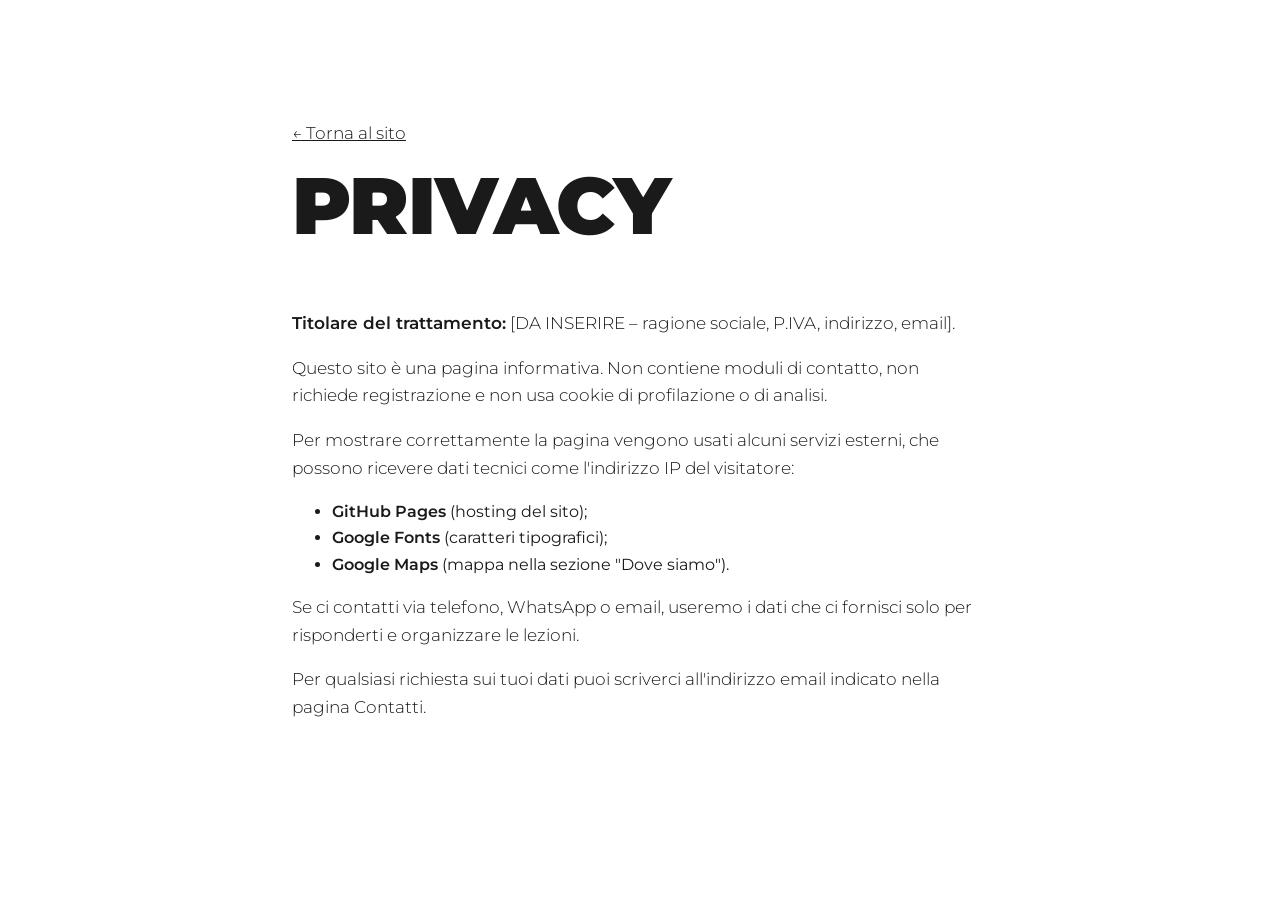
==== privacy.html @ 7ceefe0e "Prima versione del sito one-page LOFT Hero, metodo, cosa facciamo, trainer, come funziona, dove siam" ====
<!DOCTYPE html>
<html lang="it">
<head>
  <meta charset="utf-8">
  <meta name="viewport" content="width=device-width, initial-scale=1">
  <title>Privacy – LOFT</title>
  <meta name="robots" content="noindex">
  <link rel="icon" type="image/png" sizes="32x32" href="assets/logo/favicon-32.png">
  <link rel="preconnect" href="https://fonts.googleapis.com">
  <link rel="preconnect" href="https://fonts.gstatic.com" crossorigin>
  <link href="https://fonts.googleapis.com/css2?family=Montserrat:wght@300;400;600;800;900&display=swap" rel="stylesheet">
  <link rel="stylesheet" href="css/style.css">
</head>
<body class="section-light">
  <!--
    BOZZA MINIMA – DA FAR VERIFICARE prima della pubblicazione definitiva.
    Il sito non raccoglie dati tramite moduli, ma usa servizi esterni
    (Google Fonts, Google Maps, GitHub Pages) che possono registrare l'IP del visitatore.
  -->
  <main class="section">
    <div class="container prose" style="max-width: 760px;">
      <p><a class="link-dark" href="index.html">← Torna al sito</a></p>
      <h1 class="section-title">Privacy</h1>
      <p><strong>Titolare del trattamento:</strong> [DA INSERIRE – ragione sociale, P.IVA, indirizzo, email].</p>
      <p>Questo sito è una pagina informativa. Non contiene moduli di contatto, non richiede registrazione e non usa cookie di profilazione o di analisi.</p>
      <p>Per mostrare correttamente la pagina vengono usati alcuni servizi esterni, che possono ricevere dati tecnici come l'indirizzo IP del visitatore:</p>
      <ul>
        <li><strong>GitHub Pages</strong> (hosting del sito);</li>
        <li><strong>Google Fonts</strong> (caratteri tipografici);</li>
        <li><strong>Google Maps</strong> (mappa nella sezione "Dove siamo").</li>
      </ul>
      <p>Se ci contatti via telefono, WhatsApp o email, useremo i dati che ci fornisci solo per risponderti e organizzare le lezioni.</p>
      <p>Per qualsiasi richiesta sui tuoi dati puoi scriverci all'indirizzo email indicato nella pagina Contatti.</p>
    </div>
  </main>
</body>
</html>
---- css/style.css ----
/* =========================================================
   LOFT – foglio di stile
   Approccio "mobile-first": le regole base sono per il telefono,
   le @media (min-width: ...) in fondo aggiungono il layout per schermi grandi.
   ========================================================= */

/* ---------- 1. VARIABILI (colori, font, misure) ---------- */
:root {
  --nero: #1A1A1A;        /* nero del logo */
  --antracite: #36373A;   /* grigio antracite, card e blocchi scuri */
  --grigio: #8A8B8E;      /* grigio medio per testi secondari su scuro */
  --grigio-chiaro: #EDEDED;
  --bianco: #FFFFFF;

  --font: "Montserrat", system-ui, -apple-system, "Segoe UI", sans-serif;

  --gutter: 20px;          /* margine laterale su telefono */
  --max: 1180px;           /* larghezza massima del contenuto */
  --taglio: 6vw;           /* altezza del taglio diagonale tra le sezioni */
  --header-h: 64px;
}

/* ---------- 2. BASE ---------- */
*, *::before, *::after { box-sizing: border-box; }

html {
  scroll-behavior: smooth;                  /* scroll fluido verso le sezioni */
  scroll-padding-top: var(--header-h);      /* il menu fisso non copre i titoli */
}

body {
  margin: 0;
  font-family: var(--font);
  font-weight: 400;
  font-size: 1rem;
  line-height: 1.65;
  color: var(--bianco);
  background: var(--nero);
  -webkit-font-smoothing: antialiased;
}

img { max-width: 100%; display: block; }
a { color: inherit; }
h1, h2, h3 { margin: 0; line-height: 1.02; }
p { margin: 0 0 1em; }

.container {
  width: 100%;
  max-width: var(--max);
  margin: 0 auto;
  padding: 0 var(--gutter);
}

/* Contorno ben visibile per chi naviga con la tastiera */
:focus-visible { outline: 3px solid currentColor; outline-offset: 3px; }

.skip-link {
  position: absolute; left: -9999px; top: 0;
  background: var(--bianco); color: var(--nero);
  padding: 10px 16px; z-index: 100; font-weight: 600;
}
.skip-link:focus { left: 10px; top: 10px; }

/* ---------- 3. TIPOGRAFIA RICORRENTE ---------- */

/* Occhiello: piccolo, maiuscolo, spaziato come la tagline del logo */
.eyebrow {
  font-size: 0.75rem;
  font-weight: 600;
  letter-spacing: 0.25em;
  text-transform: uppercase;
  margin-bottom: 1.2em;
  display: flex; align-items: center; gap: 12px;
}
.eyebrow::before {             /* trattino obliquo, richiama il taglio della F */
  content: "";
  width: 28px; height: 3px;
  background: currentColor;
  transform: skewX(-40deg);
}

.section-title {
  font-size: clamp(2.2rem, 9vw, 5rem);
  font-weight: 900;
  text-transform: uppercase;
  letter-spacing: -0.01em;
  margin-bottom: 0.8em;
}

.prose p, .info p { font-weight: 300; font-size: 1.05rem; }
strong { font-weight: 600; }

.placeholder { opacity: 0.6; font-style: italic; }

/* ---------- 4. BOTTONI E LINK ---------- */
.btn {
  display: inline-block;
  padding: 16px 28px;
  font-weight: 800;
  font-size: 0.85rem;
  letter-spacing: 0.12em;
  text-transform: uppercase;
  text-decoration: none;
  text-align: center;
  border: 2px solid transparent;
  /* angolo in basso a destra tagliato in diagonale */
  clip-path: polygon(0 0, 100% 0, 100% calc(100% - 14px), calc(100% - 14px) 100%, 0 100%);
  transition: background-color .2s, color .2s;
}
.btn-light { background: var(--bianco); color: var(--nero); }
.btn-light:hover, .btn-light:focus-visible { background: var(--grigio-chiaro); }
.btn-outline { border-color: var(--bianco); color: var(--bianco); }
.btn-outline:hover, .btn-outline:focus-visible { background: var(--bianco); color: var(--nero); }
.btn:focus-visible { outline: none; text-decoration: underline; text-underline-offset: 4px; }

.link-arrow {
  font-weight: 600;
  font-size: 0.85rem;
  letter-spacing: 0.12em;
  text-transform: uppercase;
  text-decoration: none;
  border-bottom: 2px solid currentColor;
  padding-bottom: 2px;
}
.link-arrow::after { content: " →"; }

/* ---------- 5. HEADER E MENU ---------- */
.site-header {
  position: fixed; inset: 0 0 auto 0;
  z-index: 50;
  height: var(--header-h);
  transition: background-color .25s;
}
.site-header.scrolled, body.menu-aperto .site-header { background: var(--nero); }

.header-inner {
  height: 100%;
  display: flex; align-items: center; justify-content: space-between;
}
.header-logo img { height: 38px; width: auto; }

/* Hamburger: tre lineette che diventano una X */
.nav-toggle {
  width: 44px; height: 44px;
  background: none; border: 0; padding: 10px;
  color: var(--bianco); cursor: pointer;
  display: flex; flex-direction: column; justify-content: center; gap: 6px;
  z-index: 60;
}
.nav-toggle span {
  display: block; height: 2px; background: currentColor;
  transition: transform .25s, opacity .25s;
}
body.menu-aperto .nav-toggle span:nth-child(1) { transform: translateY(8px) rotate(45deg); }
body.menu-aperto .nav-toggle span:nth-child(2) { opacity: 0; }
body.menu-aperto .nav-toggle span:nth-child(3) { transform: translateY(-8px) rotate(-45deg); }

/* Su telefono il menu è un pannello a tutto schermo */
.nav {
  position: fixed; inset: var(--header-h) 0 0 0;
  background: var(--nero);
  display: flex; flex-direction: column; gap: 4px;
  padding: 32px var(--gutter);
  visibility: hidden; opacity: 0;
  transition: opacity .25s, visibility .25s;
}
body.menu-aperto .nav { visibility: visible; opacity: 1; }
body.menu-aperto { overflow: hidden; }   /* blocca lo scroll sotto il menu */

.nav a {
  font-size: 1.6rem; font-weight: 800; text-transform: uppercase;
  text-decoration: none; padding: 8px 0;
}
.nav .nav-cta { margin-top: 24px; font-size: 0.85rem; padding: 16px 28px; }

/* ---------- 6. HERO ---------- */
.hero {
  position: relative;
  min-height: 100svh;            /* altezza dello schermo del telefono */
  display: flex; align-items: center;
  padding: calc(var(--header-h) + 40px) 0 calc(var(--taglio) + 64px);
  overflow: hidden;
  background:
    /* leggere righe diagonali, effetto "industriale" */
    repeating-linear-gradient(-50deg, transparent 0 22px, rgba(255,255,255,.025) 22px 23px),
    var(--nero);
}
.hero-inner { position: relative; z-index: 1; }

.hero-title {
  font-size: clamp(2.2rem, 10.5vw, 7.5rem);
  font-weight: 900;
  text-transform: uppercase;
  letter-spacing: -0.02em;
  margin-bottom: 0.45em;
}
/* Seconda riga del titolo in grigio, per dare ritmo */
.outline { color: var(--grigio); }

.hero-lead {
  max-width: 34ch;
  font-size: 1.1rem; font-weight: 300;
  color: #D6D6D6;
  margin-bottom: 2em;
}
.hero-actions {
  display: flex; flex-direction: column; align-items: flex-start; gap: 24px;
}

.hero-watermark {
  position: absolute;
  right: -12%; bottom: 8%;
  width: 95%; max-width: 900px; height: auto;
  opacity: 0.05;
  pointer-events: none;
}

/* ---------- 7. SEZIONI E TAGLIO DIAGONALE ---------- */
.section {
  position: relative;
  padding: 72px 0 88px;
}
.section-light { background: var(--bianco); color: var(--nero); }
.section-dark  { background: var(--nero);   color: var(--bianco); }

/* Ogni sezione "sale" sopra la precedente con un bordo obliquo */
.cut-top {
  margin-top: calc(var(--taglio) * -1);
  padding-top: calc(var(--taglio) + 64px);
  clip-path: polygon(0 var(--taglio), 100% 0, 100% 100%, 0 100%);
}

/* Due colonne su desktop, una sopra l'altra su telefono */
.split { display: grid; gap: 48px; }

/* ---------- 8. IL METODO: numeri ---------- */
.facts {
  list-style: none; margin: 0; padding: 0;
  display: grid; gap: 0;
}
.facts li {
  display: flex; align-items: baseline; gap: 20px;
  padding: 20px 0;
  border-top: 2px solid var(--nero);
}
.facts li:last-child { border-bottom: 2px solid var(--nero); }
.fact-num {
  font-size: 3.2rem; font-weight: 900; line-height: 1;
  min-width: 2.6ch;
}
.fact-label {
  font-size: 0.8rem; font-weight: 600;
  letter-spacing: 0.18em; text-transform: uppercase;
}

/* ---------- 9. COSA FACCIAMO: card ---------- */
.cards { display: grid; gap: 16px; }
.card {
  background: var(--antracite);
  padding: 32px 28px 36px;
  clip-path: polygon(0 0, 100% 0, 100% calc(100% - 28px), calc(100% - 28px) 100%, 0 100%);
}
.card-num {
  display: block;
  font-size: 0.8rem; font-weight: 600; letter-spacing: 0.25em;
  color: var(--grigio);
  margin-bottom: 40px;
}
.card h3 {
  font-size: 1.5rem; font-weight: 900; text-transform: uppercase;
  margin-bottom: 12px;
}
.card p { font-weight: 300; color: #D6D6D6; margin: 0; }

/* ---------- 10. TRAINER ---------- */
.trainers { display: grid; gap: 40px; }
.trainer-photo {
  width: 100%;
  aspect-ratio: 4 / 5;
  object-fit: cover;
  /* foto in bianco e nero ad alto contrasto */
  filter: grayscale(1) contrast(1.15);
}
.trainer-photo-placeholder {
  background:
    repeating-linear-gradient(-50deg, transparent 0 22px, rgba(255,255,255,.04) 22px 23px),
    var(--antracite);
  color: rgba(255,255,255,.18);
  display: flex; align-items: center; justify-content: center;
  font-size: 7rem; font-weight: 900; letter-spacing: -0.04em;
}
.trainer-body {
  padding-top: 20px;
  border-top: 6px solid var(--nero);
  margin-top: 0;
}
.trainer h3 {
  font-size: 1.9rem; font-weight: 900; text-transform: uppercase;
  margin-bottom: 14px;
}
.tags {
  list-style: none; margin: 0; padding: 0;
  display: flex; flex-wrap: wrap; gap: 8px;
}
.tags li {
  font-size: 0.72rem; font-weight: 600;
  letter-spacing: 0.15em; text-transform: uppercase;
  border: 1.5px solid var(--nero);
  padding: 6px 10px;
}

/* ---------- 11. COME FUNZIONA ---------- */
.steps {
  list-style: none; margin: 0; padding: 0;
  display: grid; gap: 40px;
  counter-reset: none;
}
.step { border-top: 2px solid var(--antracite); padding-top: 24px; }
.step-num {
  display: block;
  font-size: 4.5rem; font-weight: 900; line-height: 1;
  color: var(--antracite);
  margin-bottom: 16px;
}
.step h3 {
  font-size: 1.35rem; font-weight: 900; text-transform: uppercase;
  margin-bottom: 10px;
}
.step p { font-weight: 300; color: #D6D6D6; margin: 0; }

/* ---------- 12. DOVE SIAMO ---------- */
.info h3 {
  font-size: 0.8rem; font-weight: 800;
  letter-spacing: 0.22em; text-transform: uppercase;
  margin: 32px 0 10px;
}
.info h3:first-child { margin-top: 0; }
.link-dark { color: var(--nero); }

.map {
  position: relative;
  aspect-ratio: 4 / 3;
  background: var(--grigio-chiaro);
}
.map iframe {
  position: absolute; inset: 0;
  width: 100%; height: 100%; border: 0;
  filter: grayscale(1) contrast(1.05);   /* mappa in scala di grigi, in linea col sito */
}

/* ---------- 13. CONTATTI ---------- */
.contact { padding-bottom: 100px; }
.contact-lead {
  font-size: 1.15rem; font-weight: 300; color: #D6D6D6;
  max-width: 40ch; margin-top: -1em; margin-bottom: 2em;
}
.contact-actions {
  display: flex; flex-direction: column; gap: 14px;
  margin-bottom: 56px;
}
.contact-list {
  list-style: none; margin: 0; padding: 0;
}
.contact-list li {
  display: flex; flex-direction: column; gap: 2px;
  padding: 18px 0;
  border-top: 1px solid var(--antracite);
}
.contact-list span {
  font-size: 0.72rem; font-weight: 600;
  letter-spacing: 0.22em; text-transform: uppercase;
  color: var(--grigio);
}
.contact-list a {
  font-size: 1.25rem; font-weight: 600; text-decoration: none;
  word-break: break-word;
}
.contact-list a:hover { text-decoration: underline; }

/* ---------- 14. FOOTER ---------- */
.site-footer {
  background: #111111;
  padding: 48px 0;
  font-size: 0.85rem; color: var(--grigio);
}
.footer-inner { display: grid; gap: 28px; }
.footer-logo { width: 120px; height: auto; }
.footer-info p { margin: 0 0 6px; }
.footer-info a { color: var(--bianco); text-decoration: none; }
.footer-info a:hover { text-decoration: underline; }

/* =========================================================
   SCHERMI PIÙ GRANDI
   ========================================================= */

/* Tablet (da 640px in su) */
@media (min-width: 640px) {
  :root { --gutter: 32px; }
  .hero-actions { flex-direction: row; align-items: center; gap: 36px; }
  .cards { grid-template-columns: 1fr 1fr; }
  .trainers { grid-template-columns: 1fr 1fr; gap: 32px; }
  .contact-actions { flex-direction: row; }
}

/* Desktop (da 960px in su) */
@media (min-width: 960px) {
  :root { --header-h: 80px; --taglio: 80px; }
  .header-logo img { height: 46px; }

  /* Il menu torna orizzontale e sempre visibile */
  .nav-toggle { display: none; }
  .nav {
    position: static;
    flex-direction: row; align-items: center; gap: 28px;
    padding: 0; background: none;
    visibility: visible; opacity: 1;
  }
  .nav a {
    font-size: 0.75rem; font-weight: 600;
    letter-spacing: 0.15em; padding: 6px 0;
  }
  .nav a:not(.btn):hover { text-decoration: underline; text-underline-offset: 6px; }
  .nav .nav-cta { margin: 0 0 0 8px; padding: 12px 20px; font-size: 0.72rem; }

  .section { padding: 120px 0 140px; }
  .cut-top { padding-top: calc(var(--taglio) + 100px); }

  .split { grid-template-columns: 1.2fr 1fr; gap: 80px; align-items: start; }
  .cards { grid-template-columns: repeat(4, minmax(0, 1fr)); }
  .card { padding: 28px 22px 32px; }
  .card h3 { font-size: 1.2rem; hyphens: auto; }
  .card { min-height: 320px; }
  .steps { grid-template-columns: repeat(3, 1fr); gap: 40px; }
  .trainers { gap: 56px; }
  .map { aspect-ratio: auto; height: 100%; min-height: 380px; }

  .contact-list { display: grid; grid-template-columns: repeat(3, 1fr); gap: 32px; }

  .footer-inner { grid-template-columns: auto 1fr; align-items: center; gap: 56px; }
  .footer-info { display: flex; flex-wrap: wrap; gap: 6px 32px; }
}

/* Chi ha attivato "riduci movimento" nel sistema non vede animazioni */
@media (prefers-reduced-motion: reduce) {
  html { scroll-behavior: auto; }
  * { transition: none !important; }
}
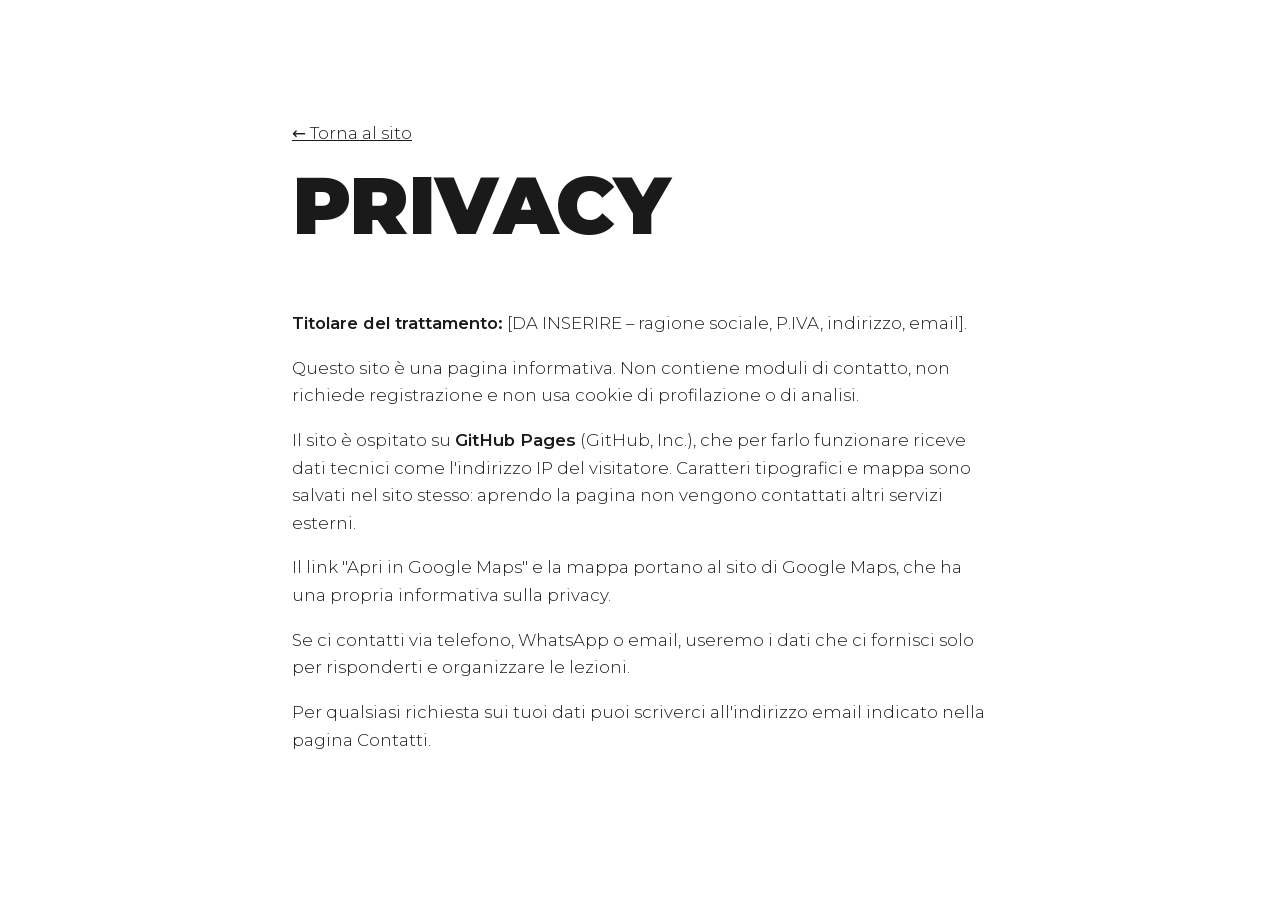
==== commit 4401ea13: "Niente servizi Google: font nel sito e mappa statica Montserrat ora è ospitato nel sito invece che c" ====
--- a/privacy.html
+++ b/privacy.html
@@ -6,16 +6,15 @@
   <title>Privacy – LOFT</title>
   <meta name="robots" content="noindex">
   <link rel="icon" type="image/png" sizes="32x32" href="assets/logo/favicon-32.png">
-  <link rel="preconnect" href="https://fonts.googleapis.com">
-  <link rel="preconnect" href="https://fonts.gstatic.com" crossorigin>
-  <link href="https://fonts.googleapis.com/css2?family=Montserrat:wght@300;400;600;800;900&display=swap" rel="stylesheet">
-  <link rel="stylesheet" href="css/style.css">
+  <!-- Font Montserrat ospitato nel sito (vedi css/style.css): "preload" lo fa scaricare subito -->
+  <link rel="preload" href="assets/fonts/montserrat-latin.woff2" as="font" type="font/woff2" crossorigin>
+  <link rel="stylesheet" href="css/style.css?v=6">
 </head>
 <body class="section-light">
   <!--
     BOZZA MINIMA – DA FAR VERIFICARE prima della pubblicazione definitiva.
-    Il sito non raccoglie dati tramite moduli, ma usa servizi esterni
-    (Google Fonts, Google Maps, GitHub Pages) che possono registrare l'IP del visitatore.
+    Il sito non raccoglie dati tramite moduli. Font e mappa sono salvati nel sito stesso:
+    l'unico servizio esterno coinvolto è l'hosting (GitHub Pages), che registra l'IP del visitatore.
   -->
   <main class="section">
     <div class="container prose" style="max-width: 760px;">
@@ -23,12 +22,8 @@
       <h1 class="section-title">Privacy</h1>
       <p><strong>Titolare del trattamento:</strong> [DA INSERIRE – ragione sociale, P.IVA, indirizzo, email].</p>
       <p>Questo sito è una pagina informativa. Non contiene moduli di contatto, non richiede registrazione e non usa cookie di profilazione o di analisi.</p>
-      <p>Per mostrare correttamente la pagina vengono usati alcuni servizi esterni, che possono ricevere dati tecnici come l'indirizzo IP del visitatore:</p>
-      <ul>
-        <li><strong>GitHub Pages</strong> (hosting del sito);</li>
-        <li><strong>Google Fonts</strong> (caratteri tipografici);</li>
-        <li><strong>Google Maps</strong> (mappa nella sezione "Dove siamo").</li>
-      </ul>
+      <p>Il sito è ospitato su <strong>GitHub Pages</strong> (GitHub, Inc.), che per farlo funzionare riceve dati tecnici come l'indirizzo IP del visitatore. Caratteri tipografici e mappa sono salvati nel sito stesso: aprendo la pagina non vengono contattati altri servizi esterni.</p>
+      <p>Il link "Apri in Google Maps" e la mappa portano al sito di Google Maps, che ha una propria informativa sulla privacy.</p>
       <p>Se ci contatti via telefono, WhatsApp o email, useremo i dati che ci fornisci solo per risponderti e organizzare le lezioni.</p>
       <p>Per qualsiasi richiesta sui tuoi dati puoi scriverci all'indirizzo email indicato nella pagina Contatti.</p>
     </div>
--- a/css/style.css
+++ b/css/style.css
@@ -3,6 +3,18 @@
    Approccio "mobile-first": le regole base sono per il telefono,
    le @media (min-width: ...) in fondo aggiungono il layout per schermi grandi.
    ========================================================= */
+
+/* ---------- 0. FONT (ospitato nel sito, niente Google Fonts) ----------
+   Montserrat (licenza libera SIL OFL), un unico file "variabile" con tutti
+   i pesi da 300 a 900 e i caratteri latini (accenti italiani compresi).
+   Caricarlo da qui evita di inviare l'IP dei visitatori a Google. */
+@font-face {
+  font-family: "Montserrat";
+  font-style: normal;
+  font-weight: 300 900;
+  font-display: swap;
+  src: url("../assets/fonts/montserrat-latin.woff2") format("woff2");
+}
 
 /* ---------- 1. VARIABILI (colori, font, misure) ---------- */
 :root {
@@ -177,8 +189,9 @@
 .hero {
   position: relative;
   min-height: 100svh;            /* altezza dello schermo del telefono */
-  display: flex; align-items: center;
-  padding: calc(var(--header-h) + 40px) 0 calc(var(--taglio) + 64px);
+  /* Su telefono: contenuti e scritta LOFT uno sotto l'altro */
+  display: flex; flex-direction: column; justify-content: center;
+  padding: calc(var(--header-h) + 40px) 0 calc(var(--taglio) + 24px);
   overflow: hidden;
   background:
     /* leggere righe diagonali, effetto "industriale" */
@@ -207,11 +220,13 @@
   display: flex; flex-direction: column; align-items: flex-start; gap: 24px;
 }
 
+/* Grande LOFT decorativo.
+   Su telefono sta SOTTO i contenuti (non dietro), allineato al testo
+   e tagliato dal bordo destro dello schermo. */
 .hero-watermark {
-  position: absolute;
-  right: -12%; bottom: 8%;
-  width: 95%; max-width: 900px; height: auto;
-  opacity: 0.05;
+  width: 104%; max-width: none; height: auto;   /* più largo dello schermo: la T è tagliata solo in parte */
+  margin: 28px 0 0 var(--gutter);
+  opacity: 0.09;
   pointer-events: none;
 }
 
@@ -309,6 +324,39 @@
   padding: 6px 10px;
 }
 
+/* ---------- 10b. LO STUDIO: foto della palestra ---------- */
+/* Sfondo antracite: fa da passaggio tra la sezione bianca (trainer)
+   e quella nera (come funziona), senza rompere l'alternanza. */
+.section-studio { background: var(--antracite); color: var(--bianco); }
+.studio-lead {
+  font-weight: 300; color: #D6D6D6;
+  max-width: 40em; margin: 0 0 24px;
+}
+
+/* Telefono e tablet: striscia di foto che scorre di lato.
+   Si vede un pezzo della foto successiva, così si capisce che si può scorrere. */
+.gallery {
+  display: flex; gap: 12px;
+  margin: 40px calc(var(--gutter) * -1) 0;   /* arriva fino ai bordi dello schermo */
+  padding: 0 var(--gutter);
+  overflow-x: auto;
+  scroll-snap-type: x mandatory;              /* ogni foto si "aggancia" al bordo */
+  scroll-padding: 0 var(--gutter);
+  scrollbar-width: none;                      /* nasconde la barra di scorrimento */
+}
+.gallery::-webkit-scrollbar { display: none; }
+.gallery img {
+  flex: 0 0 80%;
+  width: 80%;
+  height: auto;                               /* l'altezza la decide il formato 4:5 */
+  aspect-ratio: 4 / 5;
+  object-fit: cover;
+  scroll-snap-align: start;
+  /* bianco e nero ad alto contrasto, come le foto dei trainer */
+  filter: grayscale(1) contrast(1.15);
+  background: var(--nero);                    /* colore mentre la foto carica */
+}
+
 /* ---------- 11. COME FUNZIONA ---------- */
 .steps {
   list-style: none; margin: 0; padding: 0;
@@ -342,11 +390,24 @@
   aspect-ratio: 4 / 3;
   background: var(--grigio-chiaro);
 }
-.map iframe {
-  position: absolute; inset: 0;
-  width: 100%; height: 100%; border: 0;
-  filter: grayscale(1) contrast(1.05);   /* mappa in scala di grigi, in linea col sito */
-}
+.map {
+  overflow: hidden;                      /* l'immagine è più grande del riquadro: si taglia ai bordi */
+}
+.map > a { position: absolute; inset: 0; display: block; }
+.map img {
+  width: 100%; height: 100%;
+  /* "none" = l'immagine resta alla sua grandezza naturale (scritte leggibili)
+     e viene centrata sul segnaposto, tagliando quello che avanza */
+  object-fit: none;
+  object-position: 50% 50%;
+}
+.map-credit {                            /* attribuzione richiesta da OpenStreetMap */
+  position: absolute; right: 0; bottom: 0;
+  background: rgba(255,255,255,.85);
+  font-size: 0.65rem; padding: 2px 6px;
+  color: var(--nero);
+}
+.map-credit a { color: inherit; }
 
 /* ---------- 13. CONTATTI ---------- */
 .contact { padding-bottom: 100px; }
@@ -400,6 +461,7 @@
   .cards { grid-template-columns: 1fr 1fr; }
   .trainers { grid-template-columns: 1fr 1fr; gap: 32px; }
   .contact-actions { flex-direction: row; }
+  .gallery img { flex-basis: 44%; width: 44%; }   /* tablet: due foto e mezza */
 }
 
 /* Desktop (da 960px in su) */
@@ -407,20 +469,15 @@
   :root { --header-h: 80px; --taglio: 80px; }
   .header-logo img { height: 46px; }
 
-  /* Il menu torna orizzontale e sempre visibile */
-  .nav-toggle { display: none; }
-  .nav {
-    position: static;
-    flex-direction: row; align-items: center; gap: 28px;
-    padding: 0; background: none;
-    visibility: visible; opacity: 1;
+  /* Hero su desktop: la scritta LOFT torna sullo sfondo, a destra */
+  .hero { flex-direction: row; align-items: center; padding-bottom: calc(var(--taglio) + 64px); }
+  .hero-watermark {
+    position: absolute;
+    right: -12%; bottom: 8%;
+    width: 95%; max-width: 900px;
+    margin: 0;
+    opacity: 0.05;
   }
-  .nav a {
-    font-size: 0.75rem; font-weight: 600;
-    letter-spacing: 0.15em; padding: 6px 0;
-  }
-  .nav a:not(.btn):hover { text-decoration: underline; text-underline-offset: 6px; }
-  .nav .nav-cta { margin: 0 0 0 8px; padding: 12px 20px; font-size: 0.72rem; }
 
   .section { padding: 120px 0 140px; }
   .cut-top { padding-top: calc(var(--taglio) + 100px); }
@@ -432,12 +489,46 @@
   .card { min-height: 320px; }
   .steps { grid-template-columns: repeat(3, 1fr); gap: 40px; }
   .trainers { gap: 56px; }
+
+  /* Lo studio: griglia con la prima foto grande a sinistra e 4 piccole a destra */
+  .gallery {
+    display: grid;
+    grid-template-columns: 2fr 1fr 1fr;
+    gap: 16px;
+    margin: 56px 0 0; padding: 0;
+    overflow: visible;
+  }
+  .gallery img { width: 100%; }
+  .gallery img:first-child {
+    grid-row: span 2;
+    aspect-ratio: auto; height: 100%;          /* alta quanto le due righe a destra */
+    contain: size;                             /* la sua misura non allunga la griglia */
+  }
   .map { aspect-ratio: auto; height: 100%; min-height: 380px; }
 
   .contact-list { display: grid; grid-template-columns: repeat(3, 1fr); gap: 32px; }
 
   .footer-inner { grid-template-columns: auto 1fr; align-items: center; gap: 56px; }
   .footer-info { display: flex; flex-wrap: wrap; gap: 6px 32px; }
+}
+
+/* Menu orizzontale (da 1180px in su).
+   Sotto questa larghezza le 6 voci non stanno su una riga: resta l'hamburger. */
+@media (min-width: 1180px) {
+  .nav-toggle { display: none; }
+  .nav {
+    position: static;
+    flex-direction: row; align-items: center; gap: 24px;
+    padding: 0; background: none;
+    visibility: visible; opacity: 1;
+  }
+  .nav a {
+    font-size: 0.75rem; font-weight: 600;
+    letter-spacing: 0.15em; padding: 6px 0;
+    white-space: nowrap;                       /* niente voci spezzate su due righe */
+  }
+  .nav a:not(.btn):hover { text-decoration: underline; text-underline-offset: 6px; }
+  .nav .nav-cta { margin: 0 0 0 8px; padding: 12px 20px; font-size: 0.72rem; }
 }
 
 /* Chi ha attivato "riduci movimento" nel sistema non vede animazioni */
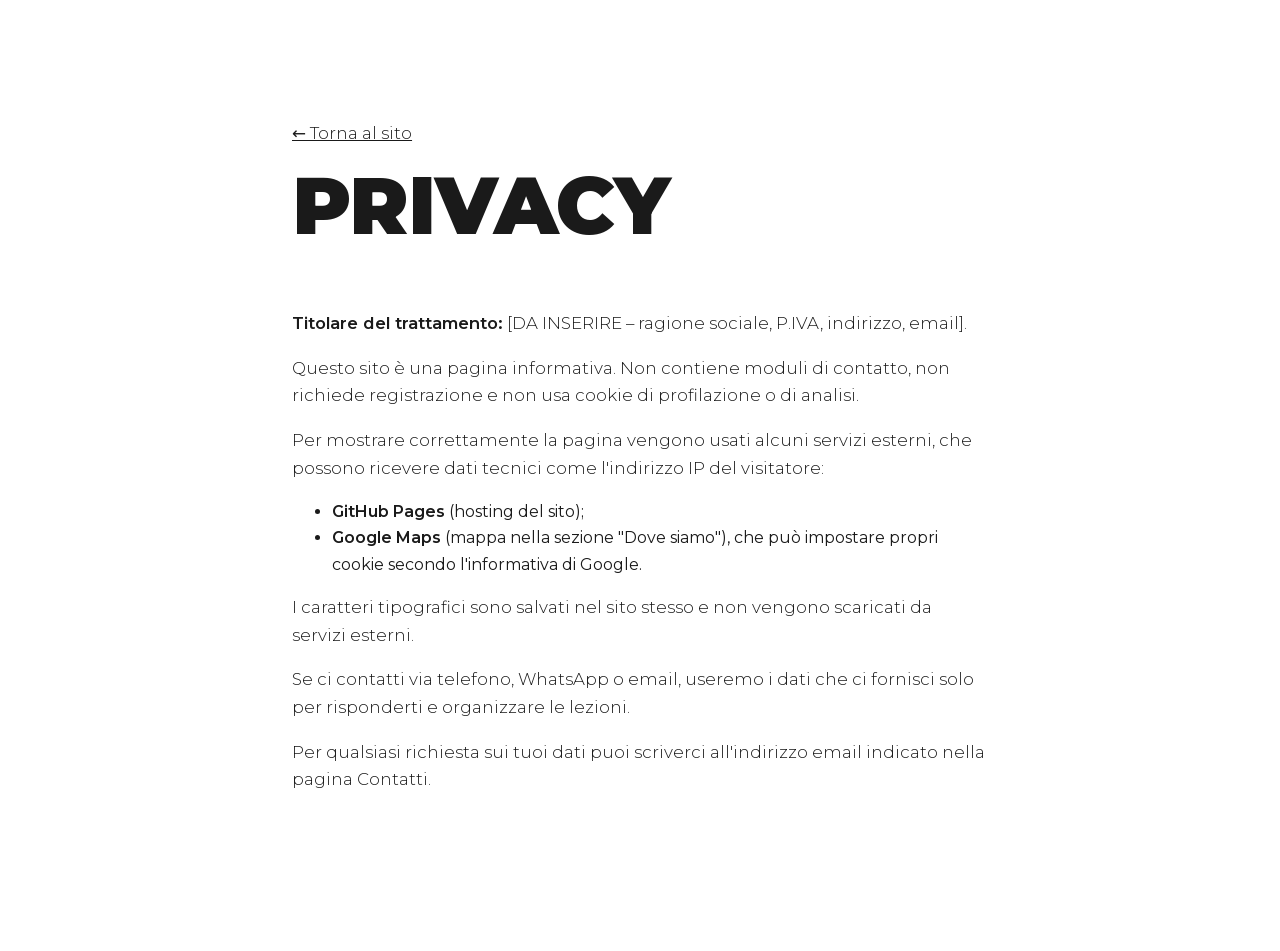
==== commit c1795806: "Torna la mappa Google, centrata sulla scheda di LOFT L'immagine statica da OpenStreetMap è tolta. La" ====
--- a/privacy.html
+++ b/privacy.html
@@ -8,13 +8,13 @@
   <link rel="icon" type="image/png" sizes="32x32" href="assets/logo/favicon-32.png">
   <!-- Font Montserrat ospitato nel sito (vedi css/style.css): "preload" lo fa scaricare subito -->
   <link rel="preload" href="assets/fonts/montserrat-latin.woff2" as="font" type="font/woff2" crossorigin>
-  <link rel="stylesheet" href="css/style.css?v=6">
+  <link rel="stylesheet" href="css/style.css?v=7">
 </head>
 <body class="section-light">
   <!--
     BOZZA MINIMA – DA FAR VERIFICARE prima della pubblicazione definitiva.
-    Il sito non raccoglie dati tramite moduli. Font e mappa sono salvati nel sito stesso:
-    l'unico servizio esterno coinvolto è l'hosting (GitHub Pages), che registra l'IP del visitatore.
+    Il sito non raccoglie dati tramite moduli. Il font è salvato nel sito; servizi esterni
+    coinvolti: GitHub Pages (hosting) e Google Maps (mappa incorporata), che ricevono l'IP del visitatore.
   -->
   <main class="section">
     <div class="container prose" style="max-width: 760px;">
@@ -22,8 +22,12 @@
       <h1 class="section-title">Privacy</h1>
       <p><strong>Titolare del trattamento:</strong> [DA INSERIRE – ragione sociale, P.IVA, indirizzo, email].</p>
       <p>Questo sito è una pagina informativa. Non contiene moduli di contatto, non richiede registrazione e non usa cookie di profilazione o di analisi.</p>
-      <p>Il sito è ospitato su <strong>GitHub Pages</strong> (GitHub, Inc.), che per farlo funzionare riceve dati tecnici come l'indirizzo IP del visitatore. Caratteri tipografici e mappa sono salvati nel sito stesso: aprendo la pagina non vengono contattati altri servizi esterni.</p>
-      <p>Il link "Apri in Google Maps" e la mappa portano al sito di Google Maps, che ha una propria informativa sulla privacy.</p>
+      <p>Per mostrare correttamente la pagina vengono usati alcuni servizi esterni, che possono ricevere dati tecnici come l'indirizzo IP del visitatore:</p>
+      <ul>
+        <li><strong>GitHub Pages</strong> (hosting del sito);</li>
+        <li><strong>Google Maps</strong> (mappa nella sezione "Dove siamo"), che può impostare propri cookie secondo l'informativa di Google.</li>
+      </ul>
+      <p>I caratteri tipografici sono salvati nel sito stesso e non vengono scaricati da servizi esterni.</p>
       <p>Se ci contatti via telefono, WhatsApp o email, useremo i dati che ci fornisci solo per risponderti e organizzare le lezioni.</p>
       <p>Per qualsiasi richiesta sui tuoi dati puoi scriverci all'indirizzo email indicato nella pagina Contatti.</p>
     </div>
--- a/css/style.css
+++ b/css/style.css
@@ -390,24 +390,11 @@
   aspect-ratio: 4 / 3;
   background: var(--grigio-chiaro);
 }
-.map {
-  overflow: hidden;                      /* l'immagine è più grande del riquadro: si taglia ai bordi */
-}
-.map > a { position: absolute; inset: 0; display: block; }
-.map img {
-  width: 100%; height: 100%;
-  /* "none" = l'immagine resta alla sua grandezza naturale (scritte leggibili)
-     e viene centrata sul segnaposto, tagliando quello che avanza */
-  object-fit: none;
-  object-position: 50% 50%;
-}
-.map-credit {                            /* attribuzione richiesta da OpenStreetMap */
-  position: absolute; right: 0; bottom: 0;
-  background: rgba(255,255,255,.85);
-  font-size: 0.65rem; padding: 2px 6px;
-  color: var(--nero);
-}
-.map-credit a { color: inherit; }
+.map iframe {
+  position: absolute; inset: 0;
+  width: 100%; height: 100%; border: 0;
+  filter: grayscale(1) contrast(1.05);   /* mappa in scala di grigi, in linea col sito */
+}
 
 /* ---------- 13. CONTATTI ---------- */
 .contact { padding-bottom: 100px; }
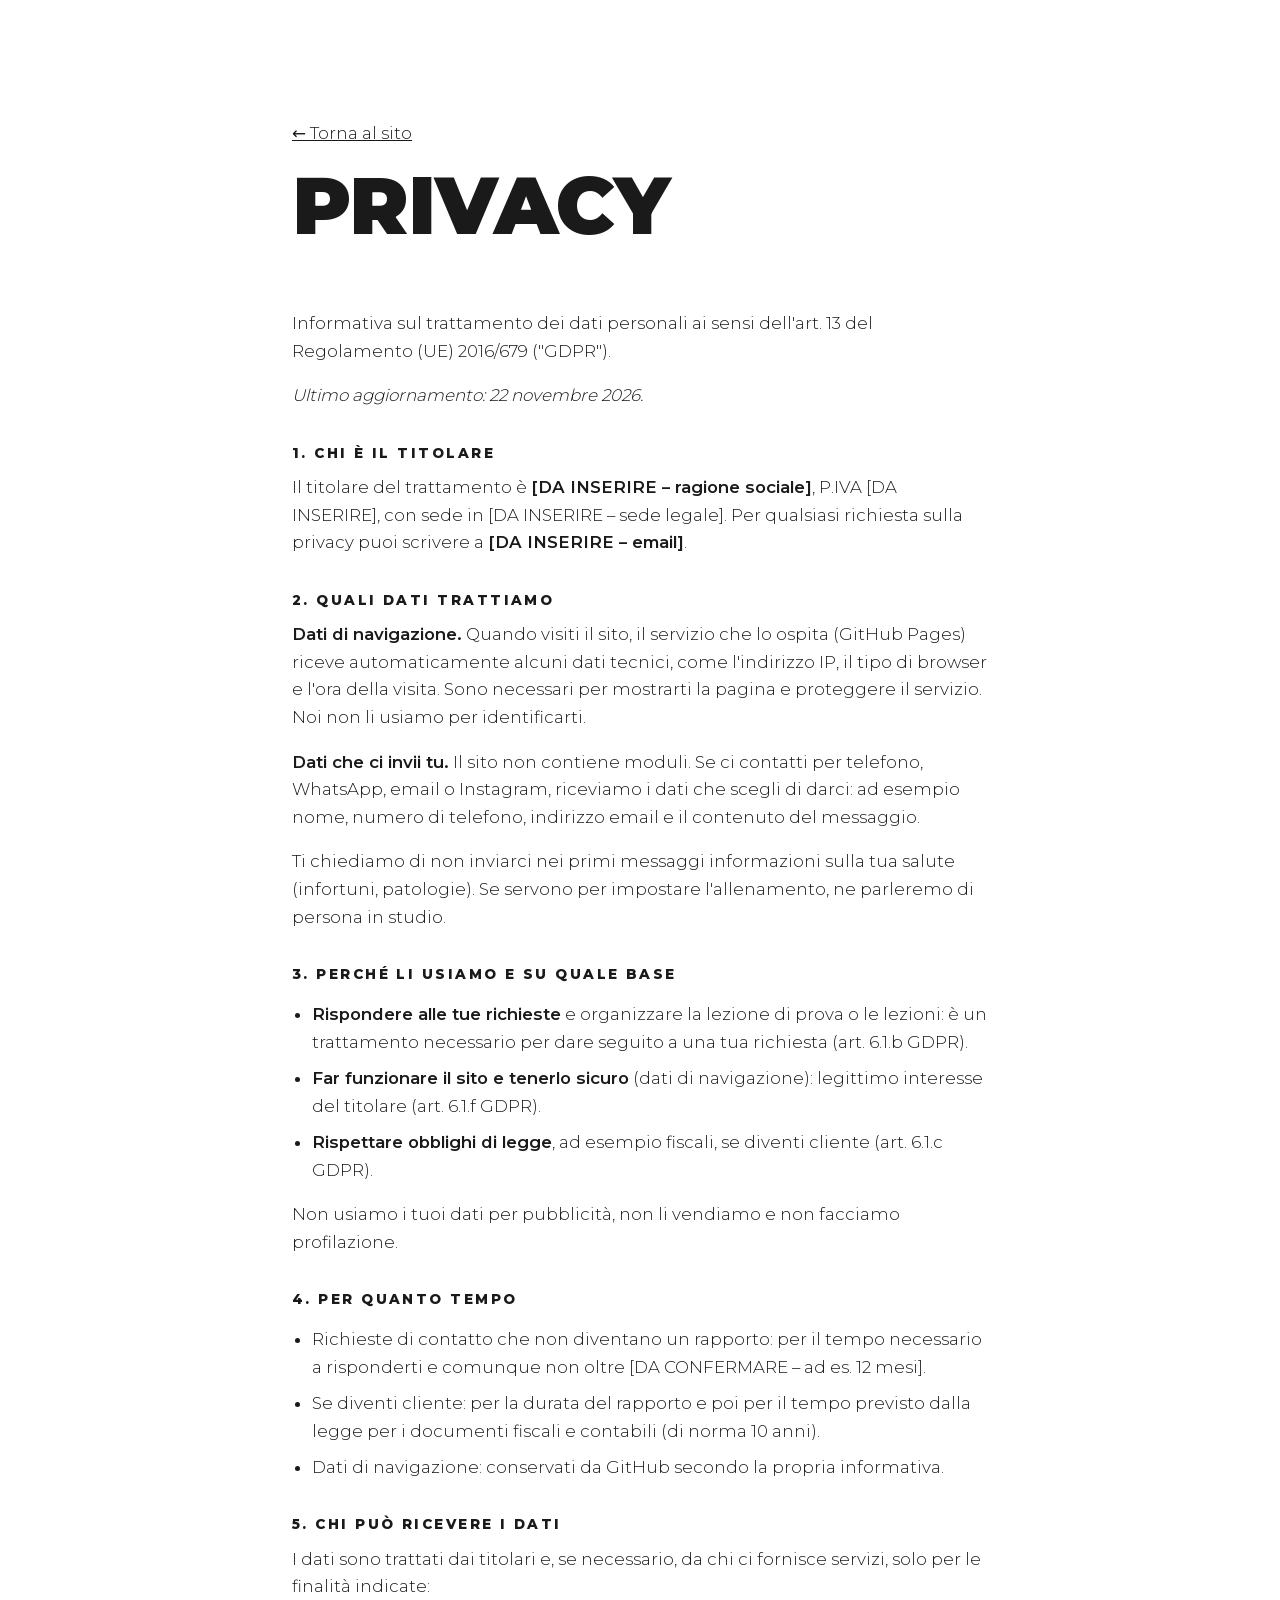
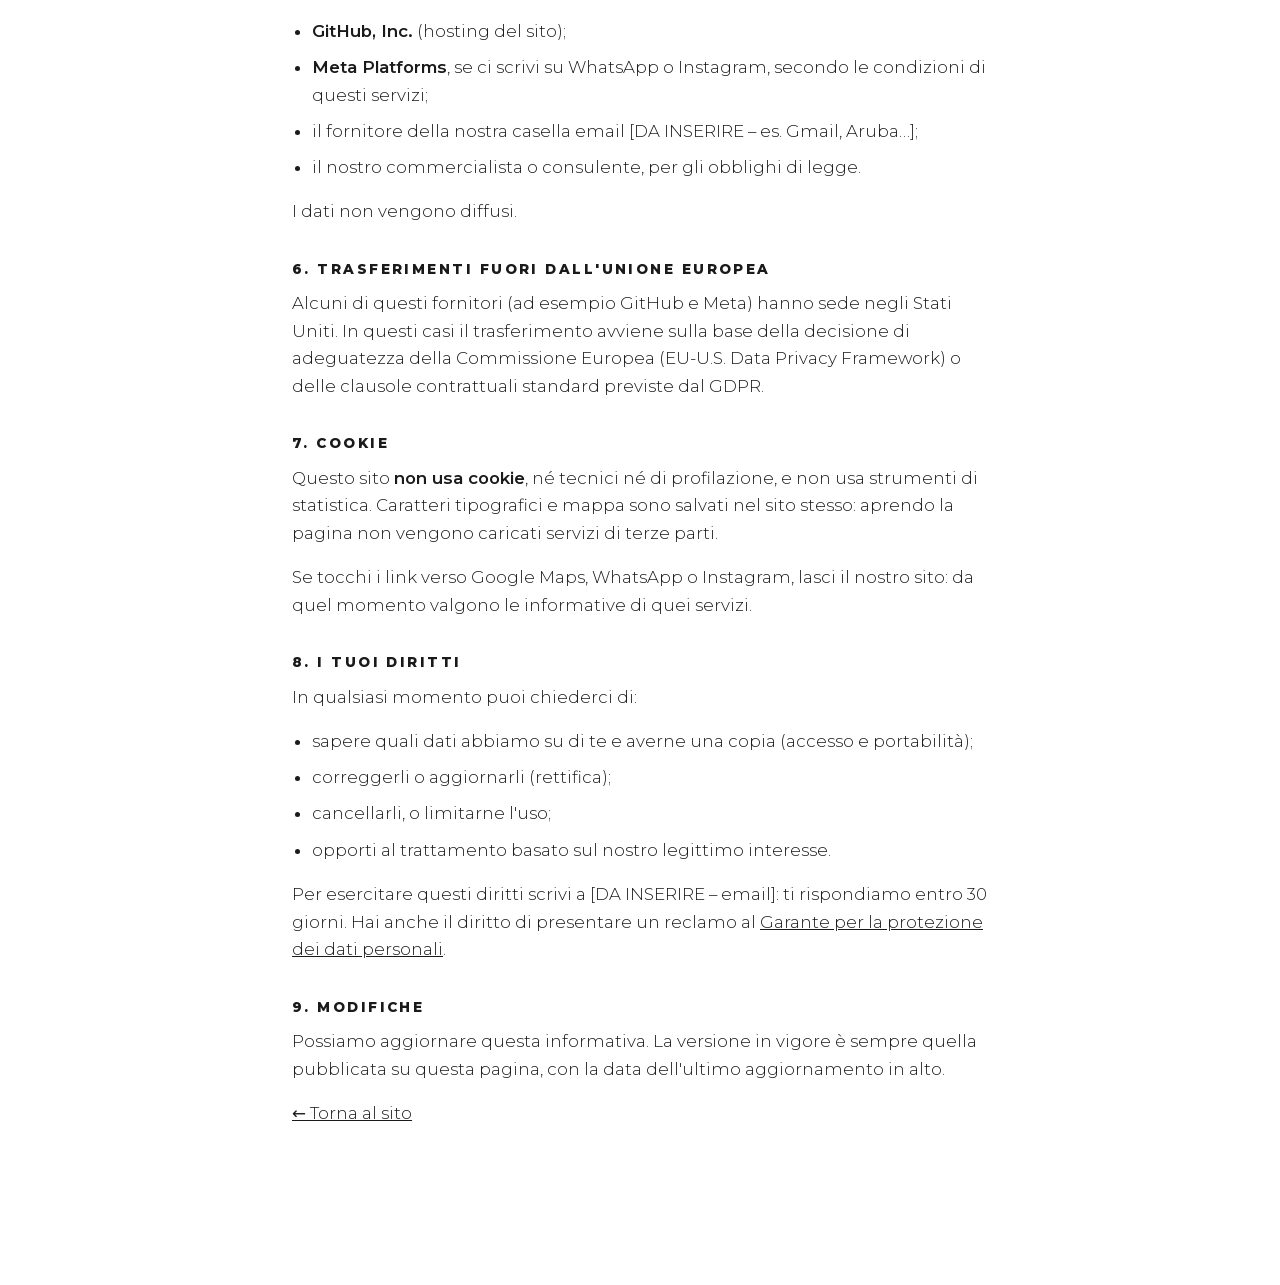
==== commit f89207ad: "Mappa statica in alta definizione e informativa privacy completa La mappa Google è sostituita da un'" ====
--- a/privacy.html
+++ b/privacy.html
@@ -8,28 +8,85 @@
   <link rel="icon" type="image/png" sizes="32x32" href="assets/logo/favicon-32.png">
   <!-- Font Montserrat ospitato nel sito (vedi css/style.css): "preload" lo fa scaricare subito -->
   <link rel="preload" href="assets/fonts/montserrat-latin.woff2" as="font" type="font/woff2" crossorigin>
-  <link rel="stylesheet" href="css/style.css?v=7">
+  <link rel="stylesheet" href="css/style.css?v=9">
 </head>
 <body class="section-light">
   <!--
-    BOZZA MINIMA – DA FAR VERIFICARE prima della pubblicazione definitiva.
-    Il sito non raccoglie dati tramite moduli. Il font è salvato nel sito; servizi esterni
-    coinvolti: GitHub Pages (hosting) e Google Maps (mappa incorporata), che ricevono l'IP del visitatore.
+    INFORMATIVA PRIVACY – BOZZA COMPLETA, DA FAR VERIFICARE a un consulente/commercialista
+    prima della pubblicazione definitiva (non è un parere legale).
+
+    Cosa fa il sito, in breve (utile a chi la verifica):
+    - nessun modulo, nessuna registrazione, nessun cookie, nessuno strumento di statistica;
+    - font e mappa sono file salvati nel sito: la pagina non carica servizi esterni;
+    - hosting: GitHub Pages (GitHub, Inc., USA), che registra l'IP dei visitatori;
+    - i contatti avvengono fuori dal sito: telefono, WhatsApp (Meta), email, Instagram.
+
+    Da completare: tutti i punti [DA INSERIRE] e [DA CONFERMARE].
+    Nota per i titolari: i dati raccolti in studio (schede, valutazioni, informazioni
+    sulla salute e sugli infortuni) non riguardano il sito e richiedono un'informativa
+    separata da consegnare ai clienti.
   -->
   <main class="section">
     <div class="container prose" style="max-width: 760px;">
       <p><a class="link-dark" href="index.html">← Torna al sito</a></p>
       <h1 class="section-title">Privacy</h1>
-      <p><strong>Titolare del trattamento:</strong> [DA INSERIRE – ragione sociale, P.IVA, indirizzo, email].</p>
-      <p>Questo sito è una pagina informativa. Non contiene moduli di contatto, non richiede registrazione e non usa cookie di profilazione o di analisi.</p>
-      <p>Per mostrare correttamente la pagina vengono usati alcuni servizi esterni, che possono ricevere dati tecnici come l'indirizzo IP del visitatore:</p>
+      <p>Informativa sul trattamento dei dati personali ai sensi dell'art. 13 del Regolamento (UE) 2016/679 ("GDPR").</p>
+      <p><em>Ultimo aggiornamento: 22 novembre 2026.</em></p>
+
+      <h2>1. Chi è il titolare</h2>
+      <p>Il titolare del trattamento è <strong>[DA INSERIRE – ragione sociale]</strong>, P.IVA [DA INSERIRE], con sede in [DA INSERIRE – sede legale]. Per qualsiasi richiesta sulla privacy puoi scrivere a <strong>[DA INSERIRE – email]</strong>.</p>
+
+      <h2>2. Quali dati trattiamo</h2>
+      <p><strong>Dati di navigazione.</strong> Quando visiti il sito, il servizio che lo ospita (GitHub Pages) riceve automaticamente alcuni dati tecnici, come l'indirizzo IP, il tipo di browser e l'ora della visita. Sono necessari per mostrarti la pagina e proteggere il servizio. Noi non li usiamo per identificarti.</p>
+      <p><strong>Dati che ci invii tu.</strong> Il sito non contiene moduli. Se ci contatti per telefono, WhatsApp, email o Instagram, riceviamo i dati che scegli di darci: ad esempio nome, numero di telefono, indirizzo email e il contenuto del messaggio.</p>
+      <p>Ti chiediamo di non inviarci nei primi messaggi informazioni sulla tua salute (infortuni, patologie). Se servono per impostare l'allenamento, ne parleremo di persona in studio.</p>
+
+      <h2>3. Perché li usiamo e su quale base</h2>
       <ul>
-        <li><strong>GitHub Pages</strong> (hosting del sito);</li>
-        <li><strong>Google Maps</strong> (mappa nella sezione "Dove siamo"), che può impostare propri cookie secondo l'informativa di Google.</li>
+        <li><strong>Rispondere alle tue richieste</strong> e organizzare la lezione di prova o le lezioni: è un trattamento necessario per dare seguito a una tua richiesta (art. 6.1.b GDPR).</li>
+        <li><strong>Far funzionare il sito e tenerlo sicuro</strong> (dati di navigazione): legittimo interesse del titolare (art. 6.1.f GDPR).</li>
+        <li><strong>Rispettare obblighi di legge</strong>, ad esempio fiscali, se diventi cliente (art. 6.1.c GDPR).</li>
       </ul>
-      <p>I caratteri tipografici sono salvati nel sito stesso e non vengono scaricati da servizi esterni.</p>
-      <p>Se ci contatti via telefono, WhatsApp o email, useremo i dati che ci fornisci solo per risponderti e organizzare le lezioni.</p>
-      <p>Per qualsiasi richiesta sui tuoi dati puoi scriverci all'indirizzo email indicato nella pagina Contatti.</p>
+      <p>Non usiamo i tuoi dati per pubblicità, non li vendiamo e non facciamo profilazione.</p>
+
+      <h2>4. Per quanto tempo</h2>
+      <ul>
+        <li>Richieste di contatto che non diventano un rapporto: per il tempo necessario a risponderti e comunque non oltre [DA CONFERMARE – ad es. 12 mesi].</li>
+        <li>Se diventi cliente: per la durata del rapporto e poi per il tempo previsto dalla legge per i documenti fiscali e contabili (di norma 10 anni).</li>
+        <li>Dati di navigazione: conservati da GitHub secondo la propria informativa.</li>
+      </ul>
+
+      <h2>5. Chi può ricevere i dati</h2>
+      <p>I dati sono trattati dai titolari e, se necessario, da chi ci fornisce servizi, solo per le finalità indicate:</p>
+      <ul>
+        <li><strong>GitHub, Inc.</strong> (hosting del sito);</li>
+        <li><strong>Meta Platforms</strong>, se ci scrivi su WhatsApp o Instagram, secondo le condizioni di questi servizi;</li>
+        <li>il fornitore della nostra casella email [DA INSERIRE – es. Gmail, Aruba…];</li>
+        <li>il nostro commercialista o consulente, per gli obblighi di legge.</li>
+      </ul>
+      <p>I dati non vengono diffusi.</p>
+
+      <h2>6. Trasferimenti fuori dall'Unione Europea</h2>
+      <p>Alcuni di questi fornitori (ad esempio GitHub e Meta) hanno sede negli Stati Uniti. In questi casi il trasferimento avviene sulla base della decisione di adeguatezza della Commissione Europea (EU-U.S. Data Privacy Framework) o delle clausole contrattuali standard previste dal GDPR.</p>
+
+      <h2>7. Cookie</h2>
+      <p>Questo sito <strong>non usa cookie</strong>, né tecnici né di profilazione, e non usa strumenti di statistica. Caratteri tipografici e mappa sono salvati nel sito stesso: aprendo la pagina non vengono caricati servizi di terze parti.</p>
+      <p>Se tocchi i link verso Google Maps, WhatsApp o Instagram, lasci il nostro sito: da quel momento valgono le informative di quei servizi.</p>
+
+      <h2>8. I tuoi diritti</h2>
+      <p>In qualsiasi momento puoi chiederci di:</p>
+      <ul>
+        <li>sapere quali dati abbiamo su di te e averne una copia (accesso e portabilità);</li>
+        <li>correggerli o aggiornarli (rettifica);</li>
+        <li>cancellarli, o limitarne l'uso;</li>
+        <li>opporti al trattamento basato sul nostro legittimo interesse.</li>
+      </ul>
+      <p>Per esercitare questi diritti scrivi a [DA INSERIRE – email]: ti rispondiamo entro 30 giorni. Hai anche il diritto di presentare un reclamo al <a class="link-dark" href="https://www.garanteprivacy.it" target="_blank" rel="noopener">Garante per la protezione dei dati personali</a>.</p>
+
+      <h2>9. Modifiche</h2>
+      <p>Possiamo aggiornare questa informativa. La versione in vigore è sempre quella pubblicata su questa pagina, con la data dell'ultimo aggiornamento in alto.</p>
+
+      <p><a class="link-dark" href="index.html">← Torna al sito</a></p>
     </div>
   </main>
 </body>
--- a/css/style.css
+++ b/css/style.css
@@ -100,6 +100,15 @@
 }
 
 .prose p, .info p { font-weight: 300; font-size: 1.05rem; }
+/* Pagina privacy: titoletti e elenchi */
+.prose h2 {
+  font-size: 0.85rem; font-weight: 800;
+  letter-spacing: 0.18em; text-transform: uppercase;
+  line-height: 1.5;
+  margin: 2.4em 0 0.8em;
+}
+.prose ul { font-weight: 300; font-size: 1.05rem; padding-left: 1.2em; }
+.prose li { margin-bottom: 0.5em; }
 strong { font-weight: 600; }
 
 .placeholder { opacity: 0.6; font-style: italic; }
@@ -390,11 +399,25 @@
   aspect-ratio: 4 / 3;
   background: var(--grigio-chiaro);
 }
-.map iframe {
-  position: absolute; inset: 0;
-  width: 100%; height: 100%; border: 0;
-  filter: grayscale(1) contrast(1.05);   /* mappa in scala di grigi, in linea col sito */
-}
+.map { overflow: hidden; }              /* l'immagine è più grande del riquadro: si taglia ai bordi */
+.map > a { position: absolute; inset: 0; display: block; }
+.map img {
+  /* L'immagine ha sempre la stessa grandezza (metà dei suoi pixel, quindi nitida
+     sugli schermi ad alta densità) e scritte sempre leggibili: il riquadro ne mostra
+     solo la parte centrale. Il segnaposto (al centro dell'immagine) finisce al 58%
+     dell'altezza, così il logo sopra di lui sta bene al centro. */
+  position: absolute;
+  left: 50%; top: 58%;
+  width: 1000px; height: 760px; max-width: none;
+  transform: translate(-50%, -50%);
+}
+.map-credit {                            /* attribuzione richiesta dalla licenza della mappa */
+  position: absolute; right: 0; bottom: 0;
+  background: rgba(255,255,255,.85);
+  font-size: 0.6rem; padding: 2px 6px;
+  color: var(--nero);
+}
+.map-credit a { color: inherit; }
 
 /* ---------- 13. CONTATTI ---------- */
 .contact { padding-bottom: 100px; }
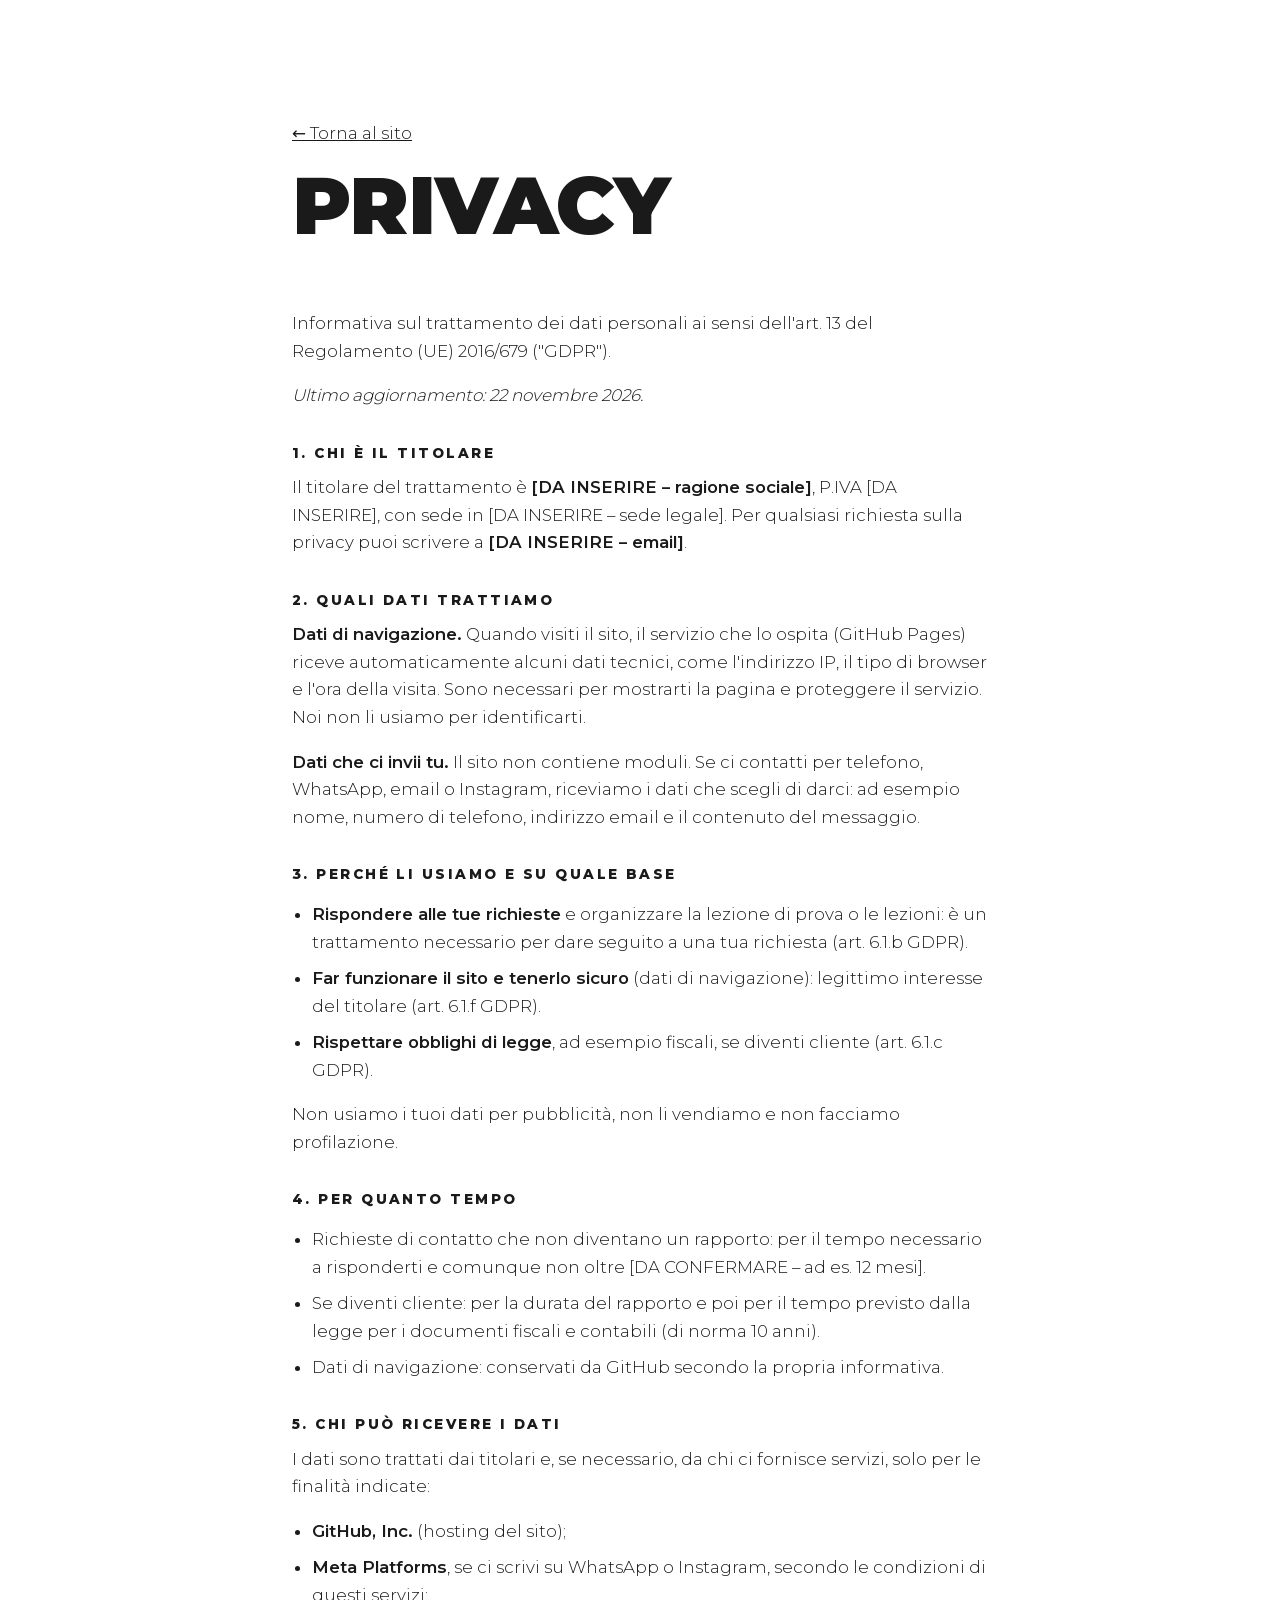
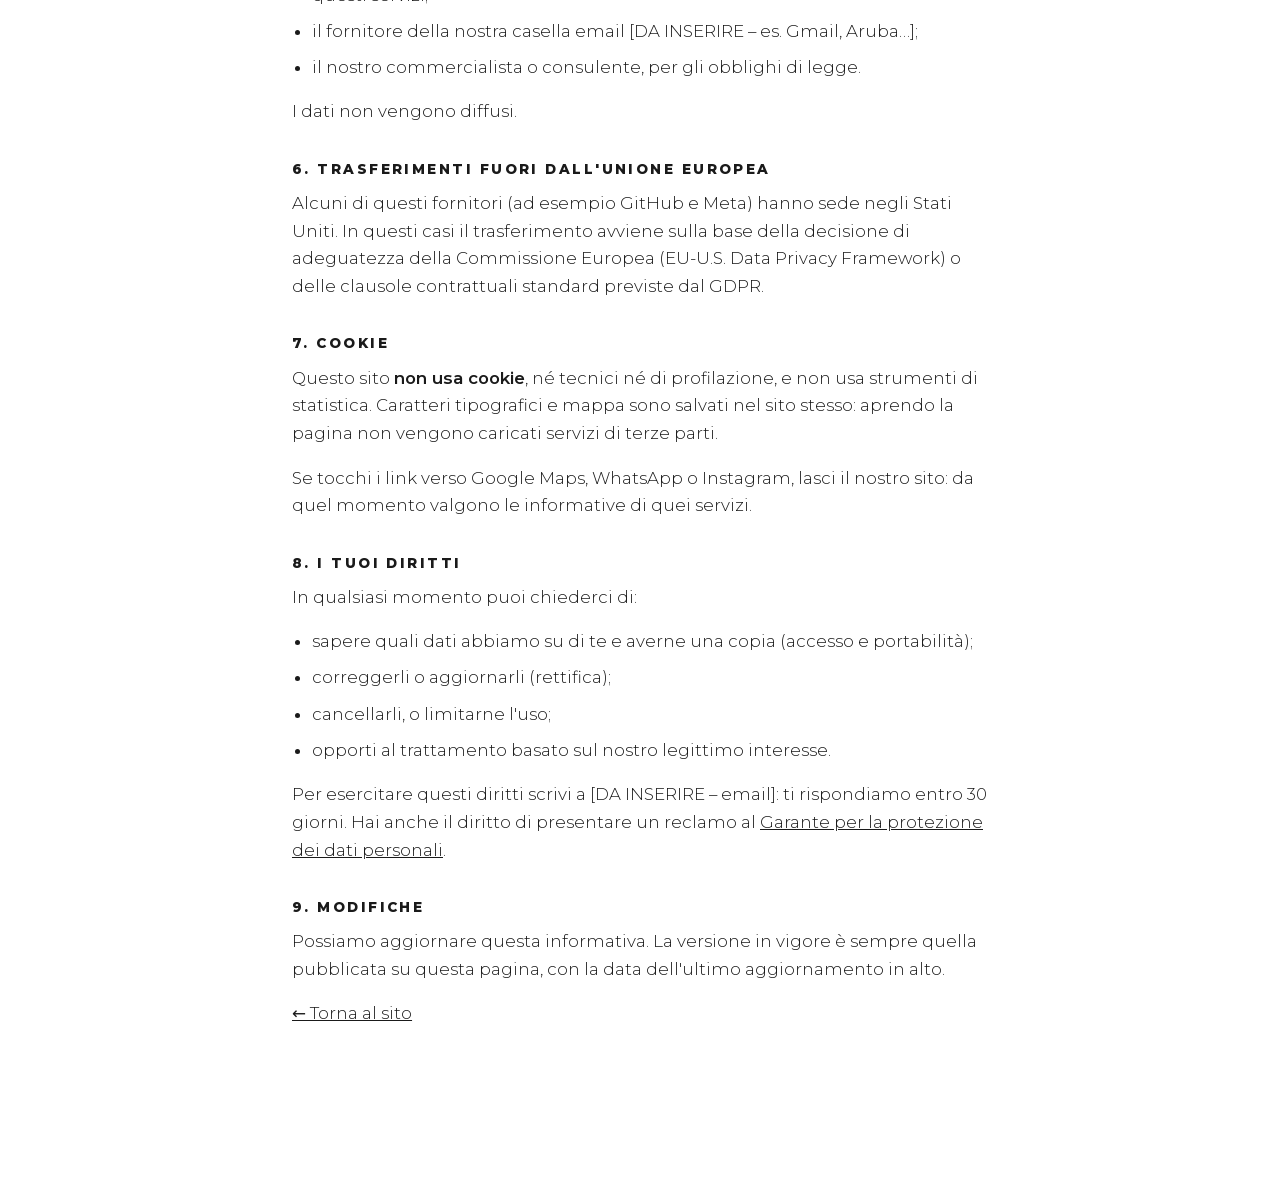
==== commit 7fbdba96: "Privacy: tolti i riferimenti ai dati sulla salute LOFT non raccoglie dati su salute o infortuni.  Co" ====
--- a/privacy.html
+++ b/privacy.html
@@ -22,9 +22,6 @@
     - i contatti avvengono fuori dal sito: telefono, WhatsApp (Meta), email, Instagram.
 
     Da completare: tutti i punti [DA INSERIRE] e [DA CONFERMARE].
-    Nota per i titolari: i dati raccolti in studio (schede, valutazioni, informazioni
-    sulla salute e sugli infortuni) non riguardano il sito e richiedono un'informativa
-    separata da consegnare ai clienti.
   -->
   <main class="section">
     <div class="container prose" style="max-width: 760px;">
@@ -39,7 +36,6 @@
       <h2>2. Quali dati trattiamo</h2>
       <p><strong>Dati di navigazione.</strong> Quando visiti il sito, il servizio che lo ospita (GitHub Pages) riceve automaticamente alcuni dati tecnici, come l'indirizzo IP, il tipo di browser e l'ora della visita. Sono necessari per mostrarti la pagina e proteggere il servizio. Noi non li usiamo per identificarti.</p>
       <p><strong>Dati che ci invii tu.</strong> Il sito non contiene moduli. Se ci contatti per telefono, WhatsApp, email o Instagram, riceviamo i dati che scegli di darci: ad esempio nome, numero di telefono, indirizzo email e il contenuto del messaggio.</p>
-      <p>Ti chiediamo di non inviarci nei primi messaggi informazioni sulla tua salute (infortuni, patologie). Se servono per impostare l'allenamento, ne parleremo di persona in studio.</p>
 
       <h2>3. Perché li usiamo e su quale base</h2>
       <ul>
